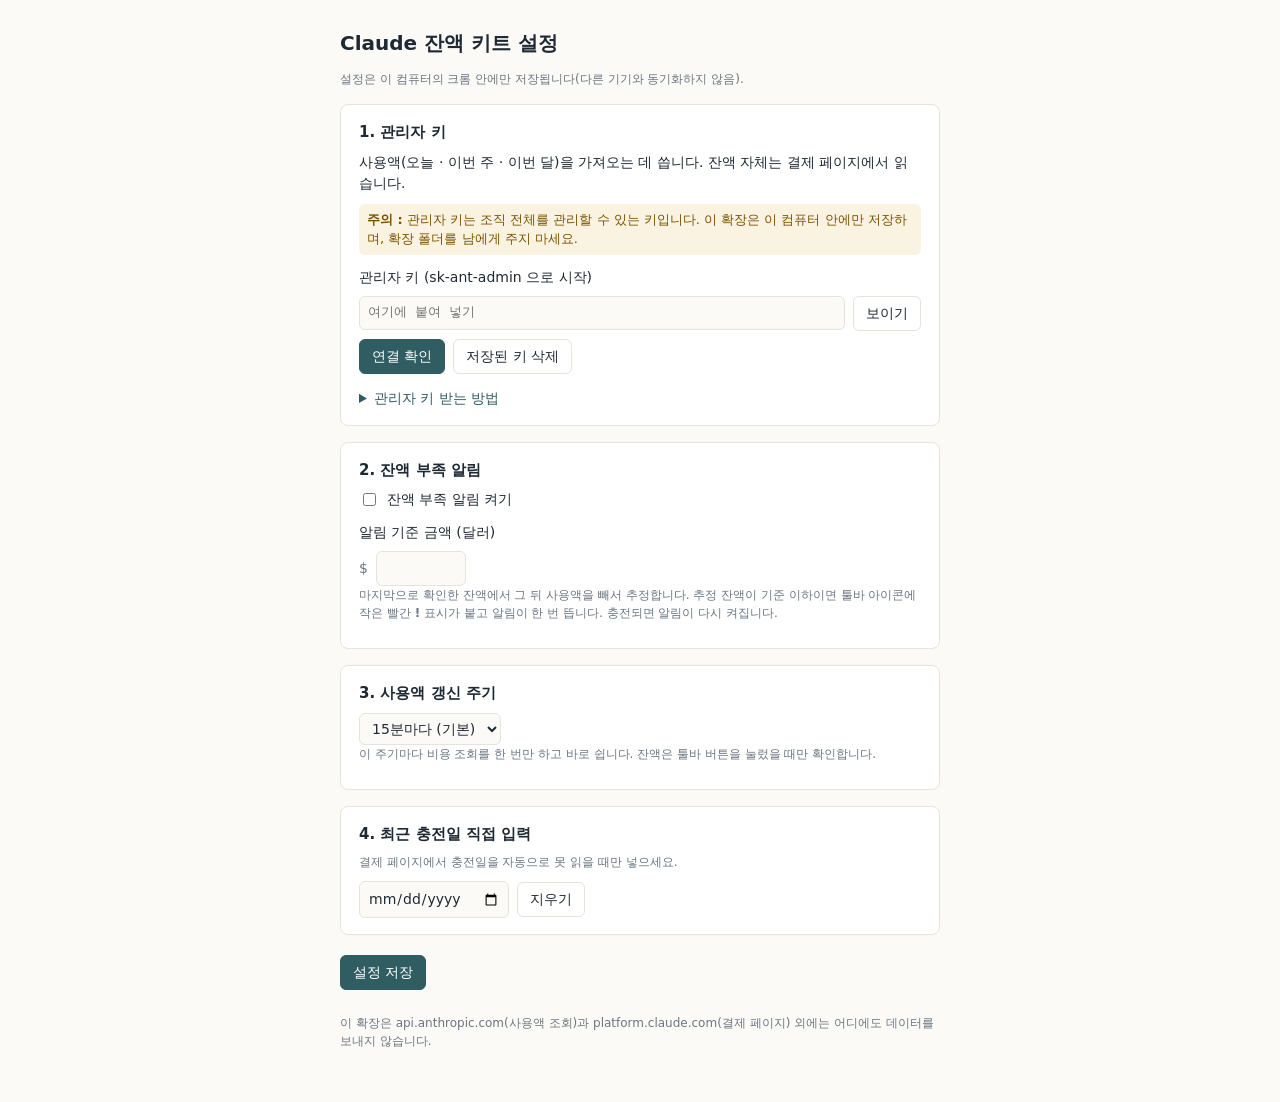
==== extension/options.html @ 2cf19350 "Claude 잔액 키트 첫 버전 - install.sh / uninstall.sh : 맥 한 줄 설치·삭제 (bash 3.2 호환, 키는 화면·인자·로그에 남기지 않음)   - O" ====
<!doctype html>
<html lang="ko">
  <head>
    <meta charset="utf-8" />
    <meta name="viewport" content="width=device-width, initial-scale=1" />
    <title>Claude 잔액 키트 설정</title>
    <link rel="stylesheet" href="common.css" />
    <link rel="stylesheet" href="options.css" />
  </head>
  <body>
    <main>
      <h1>Claude 잔액 키트 설정</h1>
      <p class="note">설정은 이 컴퓨터의 크롬 안에만 저장됩니다(다른 기기와 동기화하지 않음).</p>

      <section class="card">
        <h2>1. 관리자 키</h2>
        <p>사용액(오늘 · 이번 주 · 이번 달)을 가져오는 데 씁니다. 잔액 자체는 결제 페이지에서 읽습니다.</p>
        <div class="msg-warn warn-box">
          <strong>주의 :</strong> 관리자 키는 조직 전체를 관리할 수 있는 키입니다. 이 확장은 이 컴퓨터 안에만 저장하며,
          확장 폴더를 남에게 주지 마세요.
        </div>

        <label for="admin-key">관리자 키 (sk-ant-admin 으로 시작)</label>
        <div class="row">
          <input id="admin-key" type="password" autocomplete="off" spellcheck="false" placeholder="여기에 붙여 넣기" />
          <button id="toggle-key" type="button">보이기</button>
        </div>
        <div class="row">
          <button id="test-key" class="primary" type="button">연결 확인</button>
          <button id="delete-key" type="button">저장된 키 삭제</button>
        </div>
        <div id="key-saved" class="note"></div>
        <div id="key-result" class="result" aria-live="polite"></div>

        <details>
          <summary>관리자 키 받는 방법</summary>
          <ol>
            <li>조직 관리자(admin) 계정으로 <a id="admin-keys-link" target="_blank" rel="noopener">Claude Console 관리자 키 화면</a>을 엽니다.</li>
            <li><strong>Create admin key</strong>(관리자 키 만들기)를 누르고 이름을 정합니다(예 : 잔액 확장).</li>
            <li>나타난 키를 복사해 위 칸에 붙여 넣고 <strong>연결 확인</strong>을 누릅니다. 키는 한 번만 보입니다.</li>
          </ol>
          <p class="note">
            개인(Individual) 계정은 관리자 키를 만들 수 없어서 먼저 콘솔의 Organization 화면에서 조직을 설정해야 합니다.
            자세한 내용 : <a id="manual-link" target="_blank" rel="noopener">설치안내서 6단계</a>
          </p>
        </details>
      </section>

      <section class="card">
        <h2>2. 잔액 부족 알림</h2>
        <label class="check"><input id="alert-enabled" type="checkbox" /> 잔액 부족 알림 켜기</label>
        <label for="threshold">알림 기준 금액 (달러)</label>
        <div class="row">
          <span class="prefix">$</span>
          <input id="threshold" type="number" min="0" step="1" inputmode="decimal" class="short" />
        </div>
        <p class="note">
          마지막으로 확인한 잔액에서 그 뒤 사용액을 빼서 추정합니다. 추정 잔액이 기준 이하이면 툴바 아이콘에 작은 빨간
          <strong>!</strong> 표시가 붙고 알림이 한 번 뜹니다. 충전되면 알림이 다시 켜집니다.
        </p>
      </section>

      <section class="card">
        <h2>3. 사용액 갱신 주기</h2>
        <select id="refresh-minutes">
          <option value="15">15분마다 (기본)</option>
          <option value="30">30분마다</option>
          <option value="60">1시간마다</option>
        </select>
        <p class="note">이 주기마다 비용 조회를 한 번만 하고 바로 쉽니다. 잔액은 툴바 버튼을 눌렀을 때만 확인합니다.</p>
      </section>

      <section class="card">
        <h2>4. 최근 충전일 직접 입력</h2>
        <p class="note">결제 페이지에서 충전일을 자동으로 못 읽을 때만 넣으세요.</p>
        <div class="row">
          <input id="manual-date" type="date" />
          <button id="clear-date" type="button">지우기</button>
        </div>
      </section>

      <div class="row save-row">
        <button id="save-settings" class="primary" type="button">설정 저장</button>
        <span id="save-result" class="note" aria-live="polite"></span>
      </div>

      <p class="note footer">
        이 확장은 api.anthropic.com(사용액 조회)과 platform.claude.com(결제 페이지) 외에는 어디에도 데이터를 보내지 않습니다.
      </p>
    </main>

    <script src="kit-config.js"></script>
    <script src="lib/core.js"></script>
    <script src="options.js"></script>
  </body>
</html>
---- extension/common.css ----
/* Claude 잔액 키트 — 공통 색 · 글꼴 (차분한 색, 가독성 우선) */
:root {
  --bg: #fbfaf7;
  --surface: #ffffff;
  --text: #1f2933;
  --muted: #6b7682;
  --faint: #9aa3ad;
  --line: #e6e3dc;
  --accent: #2f5d62;
  --accent-soft: #e7efee;
  --error: #a3352b;
  --error-soft: #f8ebe8;
  --warn: #7a5300;
  --warn-soft: #fbf3e2;
  --ok: #2e6b3f;
  --radius: 8px;
  color-scheme: light;
}

@media (prefers-color-scheme: dark) {
  :root {
    --bg: #1b1f23;
    --surface: #23292e;
    --text: #e8eaed;
    --muted: #a7b0b9;
    --faint: #7c8791;
    --line: #343b42;
    --accent: #8cc2c7;
    --accent-soft: #2a3a3c;
    --error: #f0a59b;
    --error-soft: #3b2725;
    --warn: #e8c37a;
    --warn-soft: #3a3222;
    --ok: #9fd3ab;
    color-scheme: dark;
  }
}

* {
  box-sizing: border-box;
}

html,
body {
  margin: 0;
  background: var(--bg);
  color: var(--text);
  font-family: -apple-system, BlinkMacSystemFont, "Apple SD Gothic Neo", "Malgun Gothic", "Noto Sans KR", system-ui, sans-serif;
  font-size: 13px;
  line-height: 1.5;
  -webkit-font-smoothing: antialiased;
}

a {
  color: var(--accent);
}

button {
  font: inherit;
  cursor: pointer;
  border-radius: 6px;
  padding: 6px 12px;
  border: 1px solid var(--line);
  background: var(--surface);
  color: var(--text);
}

button:hover {
  border-color: var(--faint);
}

button:disabled {
  opacity: 0.55;
  cursor: default;
}

button.primary {
  background: var(--accent);
  border-color: var(--accent);
  color: #fff;
}

@media (prefers-color-scheme: dark) {
  button.primary {
    color: #10201f;
  }
}

button:focus-visible,
input:focus-visible,
select:focus-visible,
a:focus-visible {
  outline: 2px solid var(--accent);
  outline-offset: 2px;
}

.note {
  color: var(--muted);
  font-size: 12px;
}

.msg-error {
  color: var(--error);
  background: var(--error-soft);
  border-radius: 6px;
  padding: 6px 8px;
}

.msg-warn {
  color: var(--warn);
  background: var(--warn-soft);
  border-radius: 6px;
  padding: 6px 8px;
}

.msg-ok {
  color: var(--ok);
}

.hidden {
  display: none !important;
}
---- extension/options.css ----
main {
  max-width: 640px;
  margin: 0 auto;
  padding: 28px 20px 40px;
  font-size: 14px;
}

h1 {
  font-size: 20px;
  font-weight: 600;
  margin: 0 0 4px;
}

h2 {
  font-size: 15px;
  font-weight: 600;
  margin: 0 0 8px;
}

.card {
  background: var(--surface);
  border: 1px solid var(--line);
  border-radius: var(--radius);
  padding: 16px 18px;
  margin-top: 16px;
}

.card p {
  margin: 0 0 10px;
}

label {
  display: block;
  margin: 12px 0 4px;
  font-weight: 500;
}

label.check {
  display: flex;
  align-items: center;
  gap: 8px;
  font-weight: 400;
  margin-top: 4px;
}

.row {
  display: flex;
  align-items: center;
  gap: 8px;
  margin-top: 8px;
  flex-wrap: wrap;
}

input[type="password"],
input[type="text"],
input[type="number"],
input[type="date"],
select {
  font: inherit;
  padding: 6px 8px;
  border: 1px solid var(--line);
  border-radius: 6px;
  background: var(--bg);
  color: var(--text);
}

#admin-key {
  flex: 1;
  min-width: 0;
  font-family: ui-monospace, Menlo, Consolas, monospace;
  font-size: 13px;
}

input.short {
  width: 90px;
}

.prefix {
  color: var(--muted);
}

.warn-box {
  margin: 4px 0 6px;
  font-size: 13px;
}

.result {
  margin-top: 10px;
}

.result:empty {
  display: none;
}

details {
  margin-top: 14px;
}

summary {
  cursor: pointer;
  color: var(--accent);
}

details ol {
  padding-left: 20px;
  margin: 8px 0;
}

.save-row {
  margin-top: 20px;
}

.footer {
  margin-top: 24px;
}
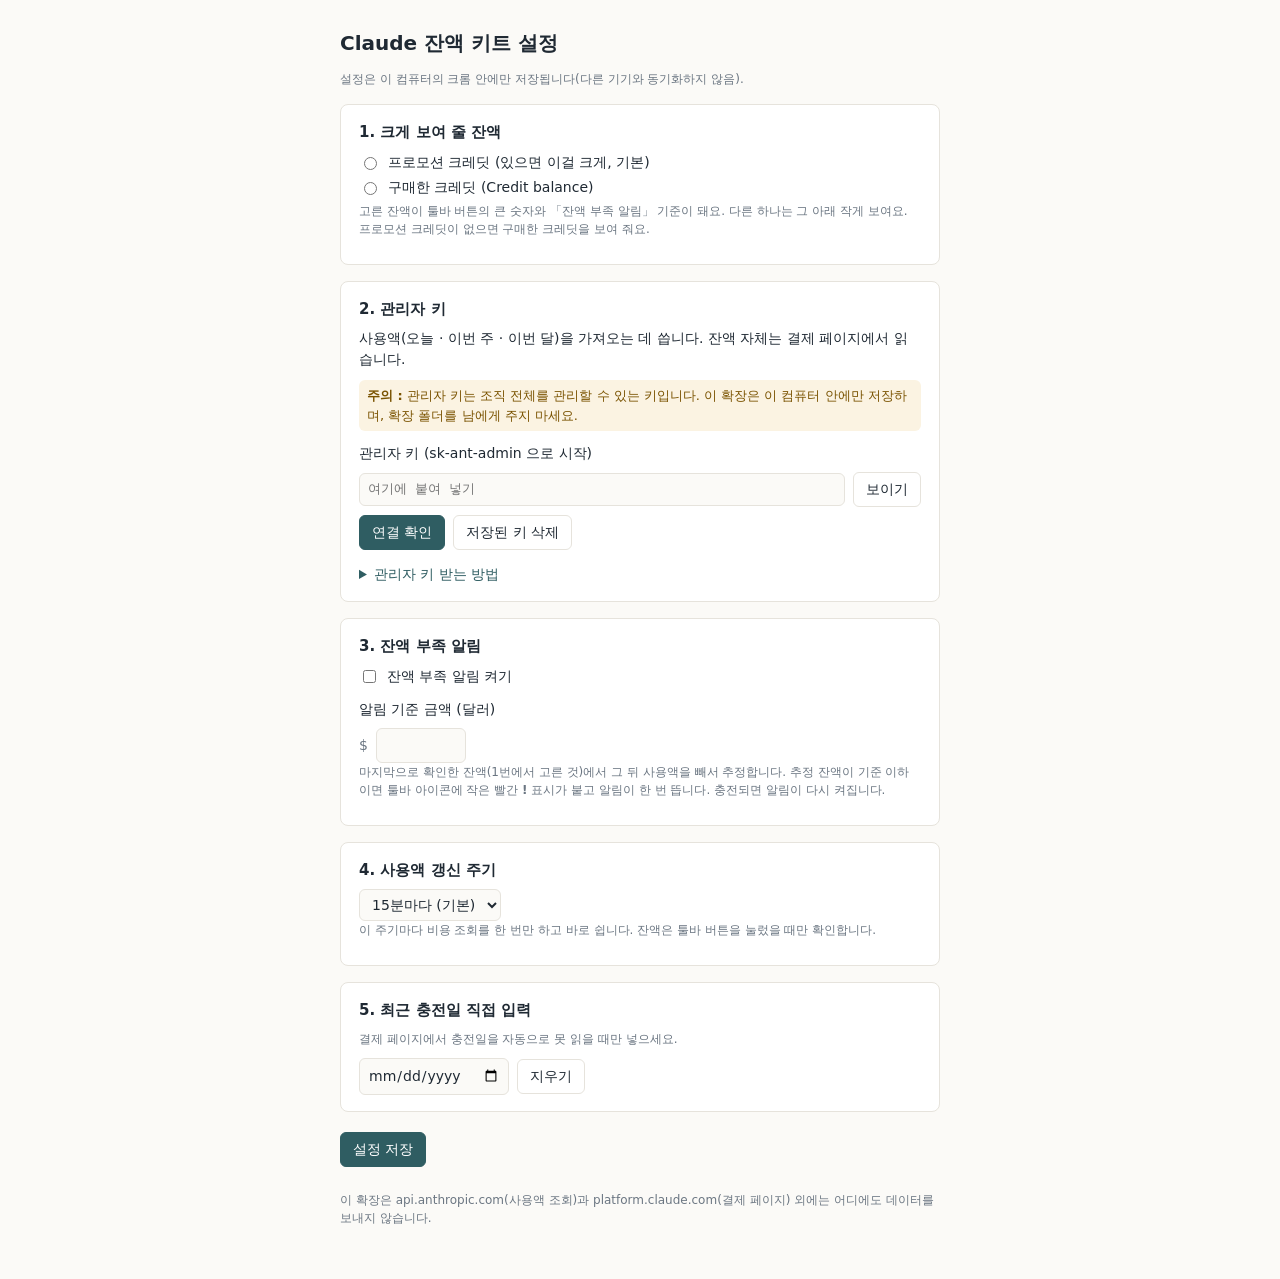
==== commit 2b9895f6: "확장 1.1.0 : 프로모션 크레딧 잔액 읽기 결제 화면의 "Promotional credits" 표(Remaining balance · Applies to · Expires on" ====
--- a/extension/options.html
+++ b/extension/options.html
@@ -12,8 +12,30 @@
       <h1>Claude 잔액 키트 설정</h1>
       <p class="note">설정은 이 컴퓨터의 크롬 안에만 저장됩니다(다른 기기와 동기화하지 않음).</p>
 
+      <section id="welcome" class="card welcome hidden">
+        <h2>설치됐어요</h2>
+        <p>
+          크롬 오른쪽 위의 <strong>$ 아이콘</strong>을 누르면 잔액을 바로 볼 수 있어요. 아이콘이 안 보이면 퍼즐 조각 모양
+          아이콘을 누르고 「Claude 잔액 키트」 옆 핀(압정)을 누르세요.
+        </p>
+        <p class="note">
+          아래 「관리자 키」는 <strong>선택</strong>이에요. 오늘 · 이번 주 · 이번 달 사용액과 잔액 부족 알림을 원할 때만 넣으면 돼요.
+          지금은 이 탭을 그냥 닫아도 괜찮아요.
+        </p>
+      </section>
+
       <section class="card">
-        <h2>1. 관리자 키</h2>
+        <h2>1. 크게 보여 줄 잔액</h2>
+        <label class="check"><input type="radio" name="primary" value="promo" /> 프로모션 크레딧 (있으면 이걸 크게, 기본)</label>
+        <label class="check"><input type="radio" name="primary" value="credit" /> 구매한 크레딧 (Credit balance)</label>
+        <p class="note">
+          고른 잔액이 툴바 버튼의 큰 숫자와 「잔액 부족 알림」 기준이 돼요. 다른 하나는 그 아래 작게 보여요. 프로모션 크레딧이 없으면
+          구매한 크레딧을 보여 줘요.
+        </p>
+      </section>
+
+      <section class="card">
+        <h2>2. 관리자 키</h2>
         <p>사용액(오늘 · 이번 주 · 이번 달)을 가져오는 데 씁니다. 잔액 자체는 결제 페이지에서 읽습니다.</p>
         <div class="msg-warn warn-box">
           <strong>주의 :</strong> 관리자 키는 조직 전체를 관리할 수 있는 키입니다. 이 확장은 이 컴퓨터 안에만 저장하며,
@@ -47,7 +69,7 @@
       </section>
 
       <section class="card">
-        <h2>2. 잔액 부족 알림</h2>
+        <h2>3. 잔액 부족 알림</h2>
         <label class="check"><input id="alert-enabled" type="checkbox" /> 잔액 부족 알림 켜기</label>
         <label for="threshold">알림 기준 금액 (달러)</label>
         <div class="row">
@@ -55,13 +77,13 @@
           <input id="threshold" type="number" min="0" step="1" inputmode="decimal" class="short" />
         </div>
         <p class="note">
-          마지막으로 확인한 잔액에서 그 뒤 사용액을 빼서 추정합니다. 추정 잔액이 기준 이하이면 툴바 아이콘에 작은 빨간
+          마지막으로 확인한 잔액(1번에서 고른 것)에서 그 뒤 사용액을 빼서 추정합니다. 추정 잔액이 기준 이하이면 툴바 아이콘에 작은 빨간
           <strong>!</strong> 표시가 붙고 알림이 한 번 뜹니다. 충전되면 알림이 다시 켜집니다.
         </p>
       </section>
 
       <section class="card">
-        <h2>3. 사용액 갱신 주기</h2>
+        <h2>4. 사용액 갱신 주기</h2>
         <select id="refresh-minutes">
           <option value="15">15분마다 (기본)</option>
           <option value="30">30분마다</option>
@@ -71,7 +93,7 @@
       </section>
 
       <section class="card">
-        <h2>4. 최근 충전일 직접 입력</h2>
+        <h2>5. 최근 충전일 직접 입력</h2>
         <p class="note">결제 페이지에서 충전일을 자동으로 못 읽을 때만 넣으세요.</p>
         <div class="row">
           <input id="manual-date" type="date" />
--- a/extension/options.css
+++ b/extension/options.css
@@ -27,6 +27,11 @@
 
 .card p {
   margin: 0 0 10px;
+}
+
+.card.welcome {
+  border-color: var(--accent);
+  background: var(--accent-soft);
 }
 
 label {
@@ -84,6 +89,10 @@
   font-size: 13px;
 }
 
+#key-saved {
+  margin-top: 8px;
+}
+
 .result {
   margin-top: 10px;
 }
